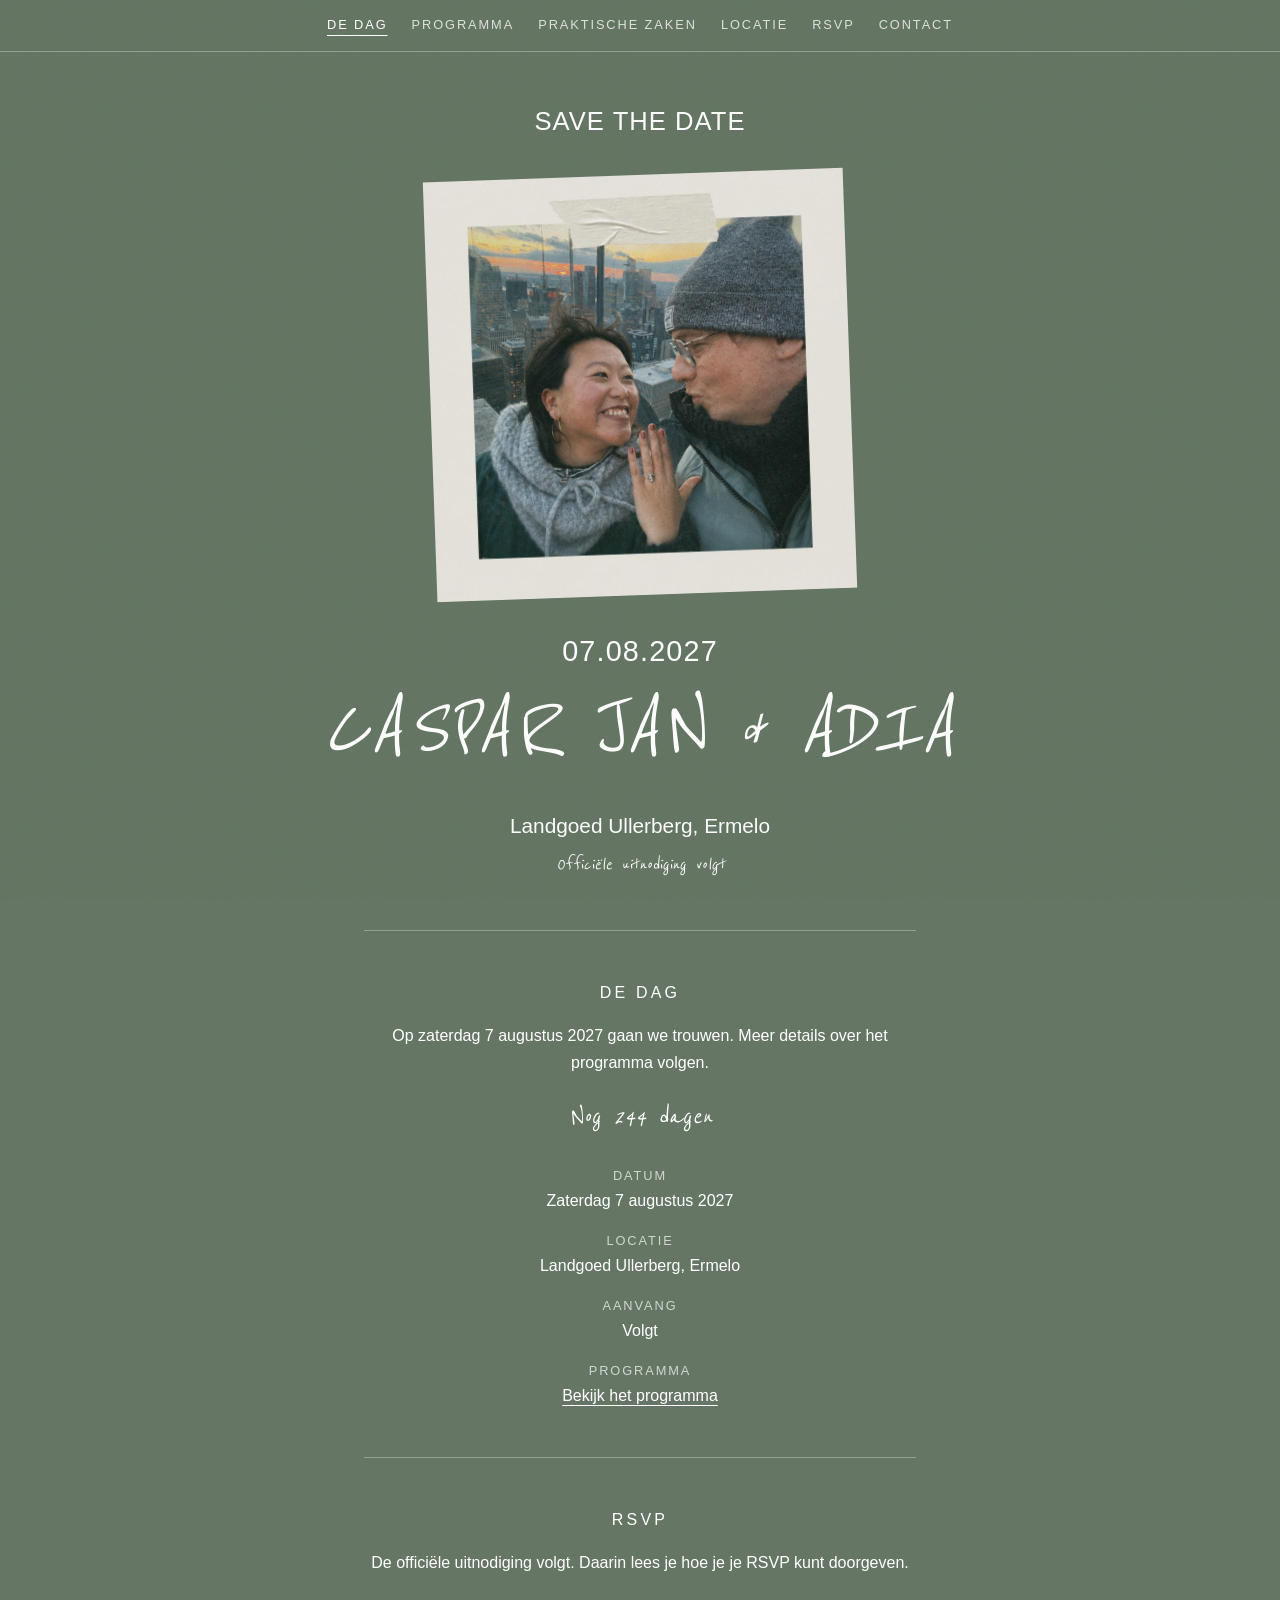
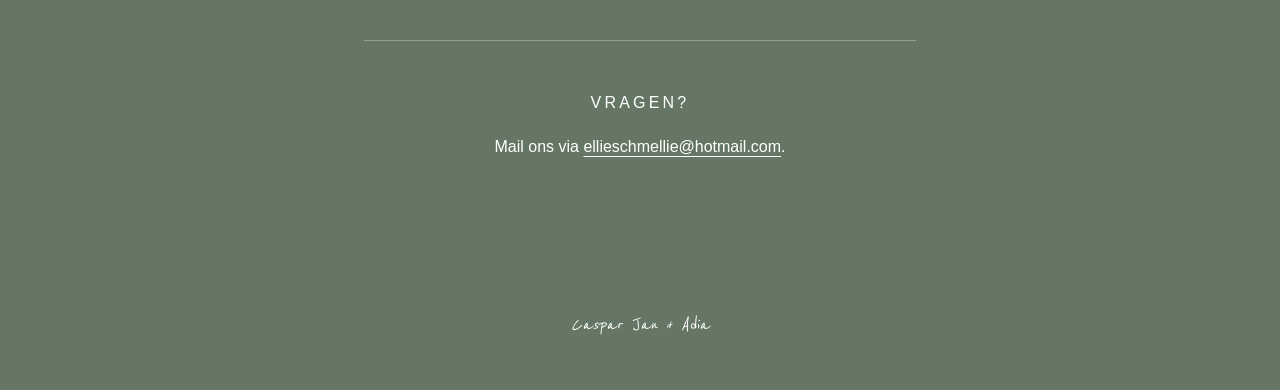
==== index.html @ 5c46c7ff "Add files via upload" ====
<!DOCTYPE html>
<html lang="nl">
<head>
  <meta charset="UTF-8">
  <meta name="viewport" content="width=device-width, initial-scale=1">
  <title>Caspar Jan &amp; Adia | 7 augustus 2027</title>
  <meta name="description" content="Caspar Jan en Adia gaan trouwen op 7 augustus 2027 op Landgoed Ullerberg in Ermelo.">
  <link rel="preconnect" href="https://fonts.googleapis.com">
  <link rel="preconnect" href="https://fonts.gstatic.com" crossorigin>
  <link href="https://fonts.googleapis.com/css2?family=Reenie+Beanie&family=Shadows+Into+Light&display=swap" rel="stylesheet">
  <link rel="stylesheet" href="style.css">
  <script>document.documentElement.className = "js";</script>
</head>
<body>

  <nav class="nav">
      <a href="index.html#dag" aria-current="page">De dag</a>
      <a href="programma.html">Programma</a>
      <a href="praktisch.html">Praktische zaken</a>
      <a href="locatie.html">Locatie</a>
      <a href="index.html#rsvp">RSVP</a>
      <a href="index.html#contact">Contact</a>
  </nav>

  <!-- Voorpagina, zelfde opzet als de save the date -->
  <header class="hero">
    <p class="small-caps">Save the date</p>

    <img class="polaroid" src="images/polaroid.jpg" alt="Caspar Jan en Adia, met de verlovingsring">

    <p class="date">07.08.2027</p>
    <h1 class="names">Caspar Jan <span class="amp">&amp;</span> Adia</h1>

    <p class="place">Landgoed Ullerberg, Ermelo</p>
    <p class="script">Officiële uitnodiging volgt</p>
  </header>

  <main>

    <section id="dag" class="reveal">
      <h2>De dag</h2>
      <p>Op zaterdag 7 augustus 2027 gaan we trouwen. Meer details over het programma volgen.</p>
      <p class="script aftellen" id="aftellen"></p>
      <ul class="facts">
        <li><span>Datum</span> Zaterdag 7 augustus 2027</li>
        <li><span>Locatie</span> Landgoed Ullerberg, Ermelo</li>
        <li><span>Aanvang</span> Volgt</li>
        <li><span>Programma</span> <a href="programma.html">Bekijk het programma</a></li>
      </ul>
    </section>

    <section id="rsvp" class="reveal">
      <h2>RSVP</h2>
      <p>De officiële uitnodiging volgt. Daarin lees je hoe je je RSVP kunt doorgeven.</p>
    </section>

    <section id="contact" class="reveal">
      <h2>Vragen?</h2>
      <p>Mail ons via <a href="mailto:ellieschmellie@hotmail.com">ellieschmellie@hotmail.com</a>.</p>
    </section>

  </main>

  <footer>
    <p class="script">Caspar Jan <span class="amp">&amp;</span> Adia</p>
  </footer>

  <script src="script.js"></script>
</body>
</html>
---- style.css ----
/* Kleuren */
:root {
  --groen: #657764;
  --crème: #e8e4dc;
  --wit: #ffffff;
  --bordeaux: #7a2c3a;
  --tekst-op-bordeaux: #f3eee6;
}

* { box-sizing: border-box; }

html { scroll-behavior: smooth; }

body {
  margin: 0;
  background: var(--groen);
  color: var(--wit);
  font-family: "Helvetica Neue", Helvetica, Arial, sans-serif;
  font-weight: 300;
  line-height: 1.7;
  text-align: center;
}

/* Fijn korreltje over de hele pagina, voor een krijtachtig papiergevoel.
   Te veel? Verwijder dit hele blok. */
body::after {
  content: "";
  position: fixed;
  inset: 0;
  pointer-events: none;
  z-index: 9999;
  opacity: 0.09;
  mix-blend-mode: multiply;
  background-image: url("data:image/svg+xml,%3Csvg xmlns='http://www.w3.org/2000/svg' width='220' height='220'%3E%3Cfilter id='n'%3E%3CfeTurbulence type='fractalNoise' baseFrequency='.8' numOctaves='2' stitchTiles='stitch'/%3E%3C/filter%3E%3Crect width='100%25' height='100%25' filter='url(%23n)'/%3E%3C/svg%3E");
}

/* Handgeschreven delen: schuin, net als op de save the date */
.names,
.script,
.page-title,
.tegel h3 {
  font-family: "Reenie Beanie", cursive;
  font-style: italic;
  font-weight: 400;
}

/* De & in een ander handschrift, want in dit lettertype lijkt hij op een 3 */
.amp {
  font-family: "Shadows Into Light", cursive;
  font-size: 0.75em;
}

/* Navigatiebalk */
.nav {
  position: sticky;
  top: 0;
  z-index: 10;
  display: flex;
  flex-wrap: wrap;
  justify-content: center;
  gap: 0.2rem 1.5rem;
  padding: 0.9rem 1rem;
  background: var(--groen);
  border-bottom: 1px solid rgba(255, 255, 255, 0.3);
}

.nav a {
  color: var(--wit);
  text-decoration: none;
  font-size: 0.8rem;
  letter-spacing: 0.15em;
  text-transform: uppercase;
  opacity: 0.8;
  transition: opacity 0.2s;
}

.nav a:hover,
.nav a[aria-current="page"] {
  opacity: 1;
  text-decoration: underline;
  text-underline-offset: 6px;
}

/* Voorpagina */
.hero {
  min-height: 90vh;
  display: flex;
  flex-direction: column;
  align-items: center;
  justify-content: space-around;
  padding: 3rem 1.5rem;
}

.hero > * { animation: opkomst 0.9s ease both; }
.hero > :nth-child(2) { animation-delay: 0.15s; }
.hero > :nth-child(3) { animation-delay: 0.3s; }
.hero > :nth-child(4) { animation-delay: 0.45s; }
.hero > :nth-child(5) { animation-delay: 0.6s; }
.hero > :nth-child(6) { animation-delay: 0.75s; }

@keyframes opkomst {
  from { opacity: 0; transform: translateY(18px); }
  to   { opacity: 1; transform: none; }
}

.small-caps {
  font-size: 1.6rem;
  letter-spacing: 0.04em;
  text-transform: uppercase;
  margin: 0;
}

.polaroid {
  width: min(80vw, 420px);
  height: auto;
  display: block;
  margin: 2rem 0;
  rotate: -2deg;
  transition: rotate 0.4s ease;
}

.polaroid:hover { rotate: 0deg; }

.date {
  font-size: 1.8rem;
  letter-spacing: 0.04em;
  margin: 0;
}

.names {
  text-transform: uppercase;
  font-size: clamp(2.8rem, 10vw, 5.5rem);
  line-height: 1.1;
  margin: 0.2rem 0 2rem;
}

.place {
  font-size: 1.3rem;
  margin: 0;
}

.script {
  font-size: 1.3rem;
  margin: 0.2rem 0 0;
}

.aftellen {
  font-size: 1.8rem;
  margin: 0.5rem 0 0;
}

/* Rest van de pagina */
main {
  max-width: 600px;
  margin: 0 auto;
  padding: 0 1.5rem 3rem;
}

section {
  padding: 3rem 0;
  border-top: 1px solid rgba(255, 255, 255, 0.3);
  scroll-margin-top: 3.5rem;
}

h2 {
  font-size: 1rem;
  font-weight: 400;
  letter-spacing: 0.2em;
  text-transform: uppercase;
  margin: 0 0 1rem;
}

a { color: var(--wit); text-underline-offset: 4px; }

.facts {
  list-style: none;
  padding: 0;
  margin: 1.5rem 0 0;
}

.facts span {
  display: block;
  font-size: 0.8rem;
  letter-spacing: 0.15em;
  text-transform: uppercase;
  opacity: 0.7;
  margin-top: 1rem;
}

/* Losse pagina's */
.page { padding-top: 3rem; }
.page-breed { max-width: 860px; }

.page-title {
  text-transform: uppercase;
  font-size: clamp(2.8rem, 10vw, 4.5rem);
  line-height: 1.1;
  margin: 0 0 1rem;
}

footer { padding: 2rem 0 3rem; }

/* Verschijnen bij scrollen (zonder JavaScript is alles gewoon zichtbaar) */
.js .reveal {
  opacity: 0;
  transform: translateY(24px);
  transition: opacity 0.8s ease, transform 0.8s ease;
}

.js .reveal.zichtbaar {
  opacity: 1;
  transform: none;
}

/* ---------- Programma ---------- */
.stops {
  list-style: none;
  padding: 0;
  margin: 2rem 0 0;
}

.tijd {
  display: block;
  font-size: 0.8rem;
  letter-spacing: 0.15em;
  text-transform: uppercase;
  opacity: 0.75;
}

.naam { display: block; }

/* Weergave 1: route (class="stops route") */
.route li {
  position: relative;
  height: 130px;
}

.route li:last-child { height: 110px; }

.route .icon {
  position: absolute;
  top: 0;
  width: 44px;
  height: 44px;
  margin-left: -22px;
  border-radius: 50%;
  background: var(--bordeaux);
  display: flex;
  align-items: center;
  justify-content: center;
  z-index: 1;
}

.route .tekst {
  position: absolute;
  top: 52px;
  width: 130px;
  margin-left: -65px;
  text-align: center;
  line-height: 1.4;
}

.route li:nth-child(odd) .icon,
.route li:nth-child(odd) .tekst { left: 18%; }

.route li:nth-child(even) .icon,
.route li:nth-child(even) .tekst { left: 82%; }

/* De stippellijn tussen twee stops */
.route li:not(:last-child)::after {
  content: "";
  position: absolute;
  top: 22px;
  left: 18%;
  width: 64%;
  height: 130px;
  border: 3px dashed rgba(255, 255, 255, 0.55);
}

.route li:nth-child(odd):not(:last-child)::after {
  border-left: none;
  border-bottom: none;
  border-top-right-radius: 100% 100%;
}

.route li:nth-child(even):not(:last-child)::after {
  border-right: none;
  border-bottom: none;
  border-top-left-radius: 100% 100%;
}

/* Weergave 2: gewone lijst (class="stops lijst") */
.lijst .icon { display: none; }
.lijst li { margin-top: 1.2rem; }

/* ---------- Praktische zaken: tegels ---------- */
.tegels {
  display: grid;
  grid-template-columns: 1fr;
  gap: 1.2rem;
  margin-top: 2rem;
}

@media (min-width: 640px) {
  .tegels { grid-template-columns: 1fr 1fr; }
  .tegel.breed { grid-column: 1 / -1; }
}

.tegel {
  background: var(--bordeaux);
  color: var(--tekst-op-bordeaux);
  padding: 1.8rem 1.4rem;
  border-radius: 4px;
  box-shadow: 0 6px 18px rgba(0, 0, 0, 0.18);
  transition: rotate 0.3s ease;
}

.tegel:nth-child(odd)  { rotate: -0.8deg; }
.tegel:nth-child(even) { rotate: 0.8deg; }
.tegel:hover { rotate: 0deg; }
.tegel.breed { rotate: 0deg; }

.tegel h3 {
  text-transform: uppercase;
  font-size: 2.1rem;
  line-height: 1.1;
  margin: 0 0 0.5rem;
}

.tegel p { margin: 0; }

/* ---------- Locatie ---------- */
.fotos {
  display: flex;
  align-items: center;
  justify-content: center;
  gap: 1.2rem;
  margin: 2.5rem 0;
}

.foto {
  display: block;
  object-fit: cover;
  border: 8px solid var(--crème);
  box-shadow: 0 8px 22px rgba(0, 0, 0, 0.25);
  transition: rotate 0.4s ease;
}

.foto-links  { width: 30%; aspect-ratio: 4 / 3; rotate: -3deg; }
.foto-midden { width: 38%; aspect-ratio: 3 / 4; rotate: 1.5deg; }
.foto-rechts { width: 30%; aspect-ratio: 4 / 3; rotate: 3deg; }
.foto:hover  { rotate: 0deg; }

@media (max-width: 639px) {
  .fotos { flex-direction: column; }
  .foto-links, .foto-midden, .foto-rechts { width: 80%; }
}

.adres p {
  margin: 0;
  font-size: 0.95rem;
  letter-spacing: 0.15em;
  text-transform: uppercase;
}

.knop {
  display: inline-block;
  margin-top: 1.5rem;
  padding: 0.7rem 2rem;
  border: 1px solid var(--wit);
  color: var(--wit);
  text-decoration: none;
  font-size: 0.8rem;
  letter-spacing: 0.2em;
  text-transform: uppercase;
  transition: background 0.2s, color 0.2s;
}

.knop:hover {
  background: var(--wit);
  color: var(--groen);
}

/* Geen animaties voor wie dat liever niet heeft */
@media (prefers-reduced-motion: reduce) {
  html { scroll-behavior: auto; }
  .hero > * { animation: none; }
  .js .reveal { opacity: 1; transform: none; transition: none; }
}
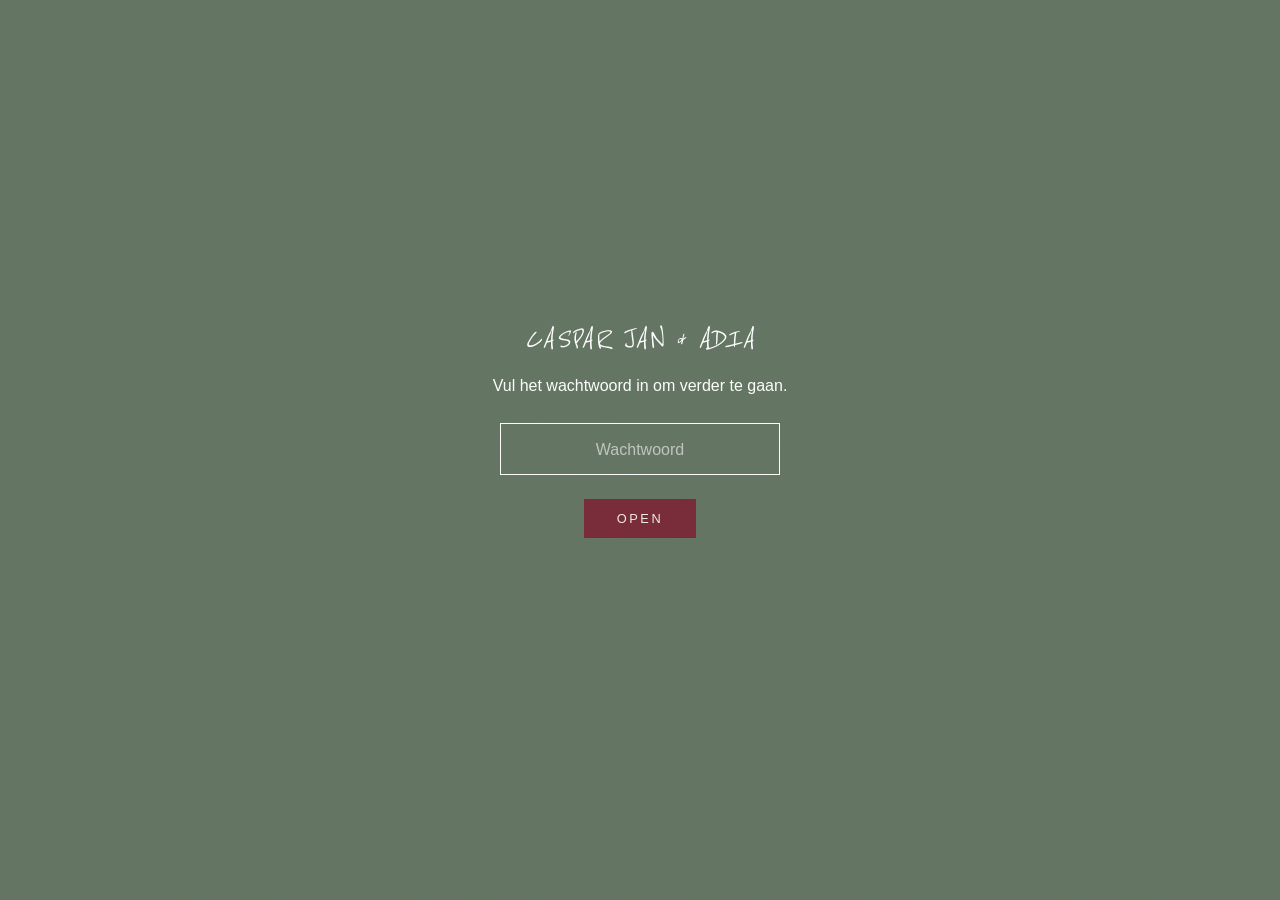
==== commit a67200ad: "Add files via upload" ====
--- a/index.html
+++ b/index.html
@@ -5,13 +5,35 @@
   <meta name="viewport" content="width=device-width, initial-scale=1">
   <title>Caspar Jan &amp; Adia | 7 augustus 2027</title>
   <meta name="description" content="Caspar Jan en Adia gaan trouwen op 7 augustus 2027 op Landgoed Ullerberg in Ermelo.">
+  <meta name="robots" content="noindex">
   <link rel="preconnect" href="https://fonts.googleapis.com">
   <link rel="preconnect" href="https://fonts.gstatic.com" crossorigin>
   <link href="https://fonts.googleapis.com/css2?family=Reenie+Beanie&family=Shadows+Into+Light&display=swap" rel="stylesheet">
   <link rel="stylesheet" href="style.css">
-  <script>document.documentElement.className = "js";</script>
+  <script>
+    // Wachtwoordscherm: pagina blijft verborgen tot het wachtwoord is ingevuld
+    document.documentElement.className = "js";
+    try {
+      if (localStorage.getItem("cj-adia-open") !== "ja") {
+        document.documentElement.className += " vergrendeld";
+      }
+    } catch (fout) {
+      document.documentElement.className += " vergrendeld";
+    }
+  </script>
 </head>
 <body>
+
+  <div class="slot">
+    <form id="slotformulier">
+      <p class="voet-naam">Caspar Jan <span class="amp">&amp;</span> Adia</p>
+      <p>Vul het wachtwoord in om verder te gaan.</p>
+      <input type="password" id="wachtwoord" placeholder="Wachtwoord" autocomplete="off" aria-label="Wachtwoord">
+      <br>
+      <button class="knop" type="submit">Open</button>
+      <p id="slotfout" role="alert"></p>
+    </form>
+  </div>
 
   <nav class="nav">
       <a href="index.html#dag" aria-current="page">De dag</a>
@@ -40,7 +62,6 @@
     <section id="dag" class="reveal">
       <h2>De dag</h2>
       <p>Op zaterdag 7 augustus 2027 gaan we trouwen. Meer details over het programma volgen.</p>
-      <p class="script aftellen" id="aftellen"></p>
       <ul class="facts">
         <li><span>Datum</span> Zaterdag 7 augustus 2027</li>
         <li><span>Locatie</span> Landgoed Ullerberg, Ermelo</li>
@@ -62,7 +83,7 @@
   </main>
 
   <footer>
-    <p class="script">Caspar Jan <span class="amp">&amp;</span> Adia</p>
+    <p class="voet-naam">Caspar Jan <span class="amp">&amp;</span> Adia</p>
   </footer>
 
   <script src="script.js"></script>
--- a/style.css
+++ b/style.css
@@ -38,7 +38,7 @@
 .names,
 .script,
 .page-title,
-.tegel h3 {
+.voet-naam {
   font-family: "Reenie Beanie", cursive;
   font-style: italic;
   font-weight: 400;
@@ -144,11 +144,6 @@
   margin: 0.2rem 0 0;
 }
 
-.aftellen {
-  font-size: 1.8rem;
-  margin: 0.5rem 0 0;
-}
-
 /* Rest van de pagina */
 main {
   max-width: 600px;
@@ -200,6 +195,16 @@
 
 footer { padding: 2rem 0 3rem; }
 
+/* Naam onderaan: zoals de grote naam, maar kleiner */
+.voet-naam {
+  text-transform: uppercase;
+  font-size: 2rem;
+  line-height: 1.1;
+  margin: 0 0 1rem;
+}
+
+footer .voet-naam { margin: 0; }
+
 /* Verschijnen bij scrollen (zonder JavaScript is alles gewoon zichtbaar) */
 .js .reveal {
   opacity: 0;
@@ -213,172 +218,117 @@
 }
 
 /* ---------- Programma ---------- */
-.stops {
+.timeline {
   list-style: none;
   padding: 0;
-  margin: 2rem 0 0;
-}
-
-.tijd {
+  margin: 1.5rem 0 0;
+}
+
+.timeline span {
   display: block;
   font-size: 0.8rem;
   letter-spacing: 0.15em;
   text-transform: uppercase;
-  opacity: 0.75;
-}
-
-.naam { display: block; }
-
-/* Weergave 1: route (class="stops route") */
-.route li {
-  position: relative;
-  height: 130px;
-}
-
-.route li:last-child { height: 110px; }
-
-.route .icon {
-  position: absolute;
-  top: 0;
-  width: 44px;
-  height: 44px;
-  margin-left: -22px;
-  border-radius: 50%;
-  background: var(--bordeaux);
-  display: flex;
-  align-items: center;
-  justify-content: center;
-  z-index: 1;
-}
-
-.route .tekst {
-  position: absolute;
-  top: 52px;
-  width: 130px;
-  margin-left: -65px;
-  text-align: center;
-  line-height: 1.4;
-}
-
-.route li:nth-child(odd) .icon,
-.route li:nth-child(odd) .tekst { left: 18%; }
-
-.route li:nth-child(even) .icon,
-.route li:nth-child(even) .tekst { left: 82%; }
-
-/* De stippellijn tussen twee stops */
-.route li:not(:last-child)::after {
-  content: "";
-  position: absolute;
-  top: 22px;
-  left: 18%;
-  width: 64%;
-  height: 130px;
-  border: 3px dashed rgba(255, 255, 255, 0.55);
-}
-
-.route li:nth-child(odd):not(:last-child)::after {
-  border-left: none;
-  border-bottom: none;
-  border-top-right-radius: 100% 100%;
-}
-
-.route li:nth-child(even):not(:last-child)::after {
-  border-right: none;
-  border-bottom: none;
-  border-top-left-radius: 100% 100%;
-}
-
-/* Weergave 2: gewone lijst (class="stops lijst") */
-.lijst .icon { display: none; }
-.lijst li { margin-top: 1.2rem; }
-
-/* ---------- Praktische zaken: tegels ---------- */
-.tegels {
-  display: grid;
-  grid-template-columns: 1fr;
-  gap: 1.2rem;
-  margin-top: 2rem;
-}
-
-@media (min-width: 640px) {
-  .tegels { grid-template-columns: 1fr 1fr; }
-  .tegel.breed { grid-column: 1 / -1; }
-}
-
-.tegel {
-  background: var(--bordeaux);
-  color: var(--tekst-op-bordeaux);
-  padding: 1.8rem 1.4rem;
-  border-radius: 4px;
-  box-shadow: 0 6px 18px rgba(0, 0, 0, 0.18);
-  transition: rotate 0.3s ease;
-}
-
-.tegel:nth-child(odd)  { rotate: -0.8deg; }
-.tegel:nth-child(even) { rotate: 0.8deg; }
-.tegel:hover { rotate: 0deg; }
-.tegel.breed { rotate: 0deg; }
-
-.tegel h3 {
-  text-transform: uppercase;
-  font-size: 2.1rem;
-  line-height: 1.1;
-  margin: 0 0 0.5rem;
-}
-
-.tegel p { margin: 0; }
+  opacity: 0.7;
+  margin-top: 1rem;
+}
+
+h3 {
+  font-size: 0.9rem;
+  font-weight: 400;
+  letter-spacing: 0.1em;
+  text-transform: uppercase;
+  margin: 2rem 0 0.2rem;
+}
 
 /* ---------- Locatie ---------- */
-.fotos {
-  display: flex;
-  align-items: center;
-  justify-content: center;
-  gap: 1.2rem;
+/* Collage in drie kolommen (twee op een telefoon) */
+.collage {
+  column-count: 3;
+  column-gap: 10px;
   margin: 2.5rem 0;
 }
 
-.foto {
+.collage img {
   display: block;
-  object-fit: cover;
-  border: 8px solid var(--crème);
-  box-shadow: 0 8px 22px rgba(0, 0, 0, 0.25);
-  transition: rotate 0.4s ease;
-}
-
-.foto-links  { width: 30%; aspect-ratio: 4 / 3; rotate: -3deg; }
-.foto-midden { width: 38%; aspect-ratio: 3 / 4; rotate: 1.5deg; }
-.foto-rechts { width: 30%; aspect-ratio: 4 / 3; rotate: 3deg; }
-.foto:hover  { rotate: 0deg; }
+  width: 100%;
+  height: auto;
+  margin-bottom: 10px;
+  break-inside: avoid;
+}
 
 @media (max-width: 639px) {
-  .fotos { flex-direction: column; }
-  .foto-links, .foto-midden, .foto-rechts { width: 80%; }
+  .collage { column-count: 2; }
 }
 
 .adres p {
   margin: 0;
+  line-height: 1.6;
+}
+
+.adres .adres-naam {
   font-size: 0.95rem;
   letter-spacing: 0.15em;
   text-transform: uppercase;
-}
-
+  margin-bottom: 0.4rem;
+}
+
+/* Knop in bordeaux */
 .knop {
   display: inline-block;
   margin-top: 1.5rem;
   padding: 0.7rem 2rem;
+  background: var(--bordeaux);
+  border: 1px solid var(--bordeaux);
+  color: var(--tekst-op-bordeaux);
+  font-family: inherit;
+  font-size: 0.8rem;
+  font-weight: 400;
+  letter-spacing: 0.2em;
+  text-transform: uppercase;
+  text-decoration: none;
+  cursor: pointer;
+  transition: background 0.2s, border-color 0.2s;
+}
+
+.knop:hover {
+  background: #8f3646;
+  border-color: #8f3646;
+}
+
+/* ---------- Wachtwoordscherm ---------- */
+.slot {
+  display: none;
+  min-height: 100vh;
+  align-items: center;
+  justify-content: center;
+  padding: 2rem;
+}
+
+html.vergrendeld .slot { display: flex; }
+
+html.vergrendeld nav,
+html.vergrendeld header,
+html.vergrendeld main,
+html.vergrendeld footer { display: none; }
+
+.slot input {
+  width: min(80vw, 280px);
+  margin-top: 0.5rem;
+  padding: 0.7rem 1rem;
+  background: transparent;
   border: 1px solid var(--wit);
   color: var(--wit);
-  text-decoration: none;
-  font-size: 0.8rem;
-  letter-spacing: 0.2em;
-  text-transform: uppercase;
-  transition: background 0.2s, color 0.2s;
-}
-
-.knop:hover {
-  background: var(--wit);
-  color: var(--groen);
+  font: inherit;
+  text-align: center;
+}
+
+.slot input::placeholder { color: rgba(255, 255, 255, 0.6); }
+
+#slotfout {
+  min-height: 1.7em;
+  margin: 1rem 0 0;
+  font-size: 0.9rem;
 }
 
 /* Geen animaties voor wie dat liever niet heeft */
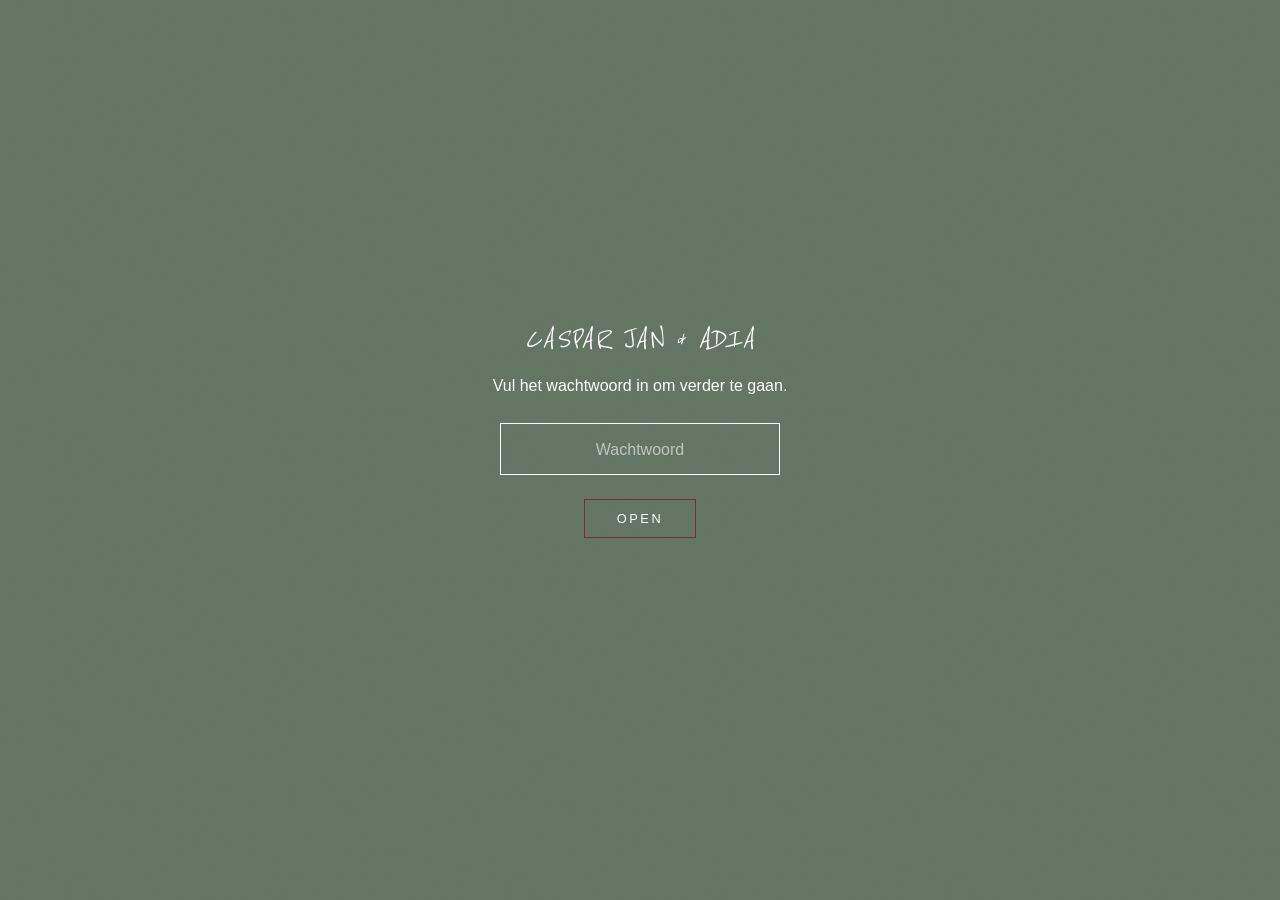
==== commit 1d4a8045: "Add files via upload" ====
--- a/index.html
+++ b/index.html
@@ -9,7 +9,7 @@
   <link rel="preconnect" href="https://fonts.googleapis.com">
   <link rel="preconnect" href="https://fonts.gstatic.com" crossorigin>
   <link href="https://fonts.googleapis.com/css2?family=Reenie+Beanie&family=Shadows+Into+Light&display=swap" rel="stylesheet">
-  <link rel="stylesheet" href="style.css">
+  <link rel="stylesheet" href="style.css?v=6">
   <script>
     // Wachtwoordscherm: pagina blijft verborgen tot het wachtwoord is ingevuld
     document.documentElement.className = "js";
@@ -40,7 +40,7 @@
       <a href="programma.html">Programma</a>
       <a href="praktisch.html">Praktische zaken</a>
       <a href="locatie.html">Locatie</a>
-      <a href="index.html#rsvp">RSVP</a>
+      <a href="rsvp.html">RSVP</a>
       <a href="index.html#contact">Contact</a>
   </nav>
 
@@ -70,11 +70,6 @@
       </ul>
     </section>
 
-    <section id="rsvp" class="reveal">
-      <h2>RSVP</h2>
-      <p>De officiële uitnodiging volgt. Daarin lees je hoe je je RSVP kunt doorgeven.</p>
-    </section>
-
     <section id="contact" class="reveal">
       <h2>Vragen?</h2>
       <p>Mail ons via <a href="mailto:ellieschmellie@hotmail.com">ellieschmellie@hotmail.com</a>.</p>
@@ -86,6 +81,6 @@
     <p class="voet-naam">Caspar Jan <span class="amp">&amp;</span> Adia</p>
   </footer>
 
-  <script src="script.js"></script>
+  <script src="script.js?v=6"></script>
 </body>
 </html>
--- a/style.css
+++ b/style.css
@@ -165,6 +165,14 @@
   margin: 0 0 1rem;
 }
 
+h3 {
+  font-size: 0.9rem;
+  font-weight: 400;
+  letter-spacing: 0.1em;
+  text-transform: uppercase;
+  margin: 2rem 0 0.2rem;
+}
+
 a { color: var(--wit); text-underline-offset: 4px; }
 
 .facts {
@@ -203,7 +211,10 @@
   margin: 0 0 1rem;
 }
 
-footer .voet-naam { margin: 0; }
+footer .voet-naam {
+  font-size: 1.6rem;
+  margin: 0;
+}
 
 /* Verschijnen bij scrollen (zonder JavaScript is alles gewoon zichtbaar) */
 .js .reveal {
@@ -218,48 +229,66 @@
 }
 
 /* ---------- Programma ---------- */
-.timeline {
-  list-style: none;
-  padding: 0;
-  margin: 1.5rem 0 0;
-}
-
-.timeline span {
+.item { margin-top: 2.2rem; }
+
+.item .icon {
+  display: inline-flex;
+  align-items: center;
+  justify-content: center;
+  width: 46px;
+  height: 46px;
+  border: 1.5px solid var(--bordeaux);
+  border-radius: 50%;
+}
+
+.item h3 { margin-top: 0.7rem; }
+
+/* ---------- Locatie ---------- */
+.page-vol {
+  max-width: none;
+  padding: 1.5rem 0 2rem;
+}
+
+.binnen {
+  max-width: 860px;
+  margin: 0 auto;
+  padding: 0 1.5rem;
+}
+
+.page-vol .page-title { margin-bottom: 0.5rem; }
+
+/* Band met foto's over de hele breedte, zijwaarts scrollen als het niet past.
+   Elke foto heeft een dunne witte lijn eromheen en een andere hoogte.
+   Hoogte aanpassen? Verander de getallen bij height. */
+.band {
+  display: flex;
+  align-items: center;
+  gap: 32px;
+  height: clamp(190px, 36vh, 350px);
+  margin: 0.8rem 0 1.2rem;
+  padding: 12px 32px;
+  overflow-x: auto;
+  scrollbar-width: thin;
+  scrollbar-color: rgba(255, 255, 255, 0.5) transparent;
+}
+
+.band img {
+  flex: none;
   display: block;
-  font-size: 0.8rem;
-  letter-spacing: 0.15em;
-  text-transform: uppercase;
-  opacity: 0.7;
-  margin-top: 1rem;
-}
-
-h3 {
-  font-size: 0.9rem;
-  font-weight: 400;
-  letter-spacing: 0.1em;
-  text-transform: uppercase;
-  margin: 2rem 0 0.2rem;
-}
-
-/* ---------- Locatie ---------- */
-/* Collage in drie kolommen (twee op een telefoon) */
-.collage {
-  column-count: 3;
-  column-gap: 10px;
-  margin: 2.5rem 0;
-}
-
-.collage img {
-  display: block;
-  width: 100%;
-  height: auto;
-  margin-bottom: 10px;
-  break-inside: avoid;
-}
-
-@media (max-width: 639px) {
-  .collage { column-count: 2; }
-}
+  height: 100%;
+  width: auto;
+  outline: 1px solid rgba(255, 255, 255, 0.75);
+  outline-offset: 7px;
+}
+
+.band img:nth-child(8n+1) { height: 100%; }
+.band img:nth-child(8n+2) { height: 74%; }
+.band img:nth-child(8n+3) { height: 90%; }
+.band img:nth-child(8n+4) { height: 66%; }
+.band img:nth-child(8n+5) { height: 100%; }
+.band img:nth-child(8n+6) { height: 78%; }
+.band img:nth-child(8n+7) { height: 92%; }
+.band img:nth-child(8n+8) { height: 70%; }
 
 .adres p {
   margin: 0;
@@ -273,14 +302,14 @@
   margin-bottom: 0.4rem;
 }
 
-/* Knop in bordeaux */
+/* Knop: bordeaux omlijning */
 .knop {
   display: inline-block;
   margin-top: 1.5rem;
   padding: 0.7rem 2rem;
-  background: var(--bordeaux);
-  border: 1px solid var(--bordeaux);
-  color: var(--tekst-op-bordeaux);
+  background: transparent;
+  border: 1.5px solid var(--bordeaux);
+  color: var(--wit);
   font-family: inherit;
   font-size: 0.8rem;
   font-weight: 400;
@@ -288,12 +317,6 @@
   text-transform: uppercase;
   text-decoration: none;
   cursor: pointer;
-  transition: background 0.2s, border-color 0.2s;
-}
-
-.knop:hover {
-  background: #8f3646;
-  border-color: #8f3646;
 }
 
 /* ---------- Wachtwoordscherm ---------- */
@@ -331,6 +354,18 @@
   font-size: 0.9rem;
 }
 
+/* Alles waar je op kunt klikken wordt bordeaux als je erover heen gaat */
+a {
+  transition: color 0.2s;
+}
+
+a:hover,
+.nav a:hover,
+.nav a[aria-current="page"]:hover {
+  color: var(--bordeaux);
+  opacity: 1;
+}
+
 /* Geen animaties voor wie dat liever niet heeft */
 @media (prefers-reduced-motion: reduce) {
   html { scroll-behavior: auto; }
